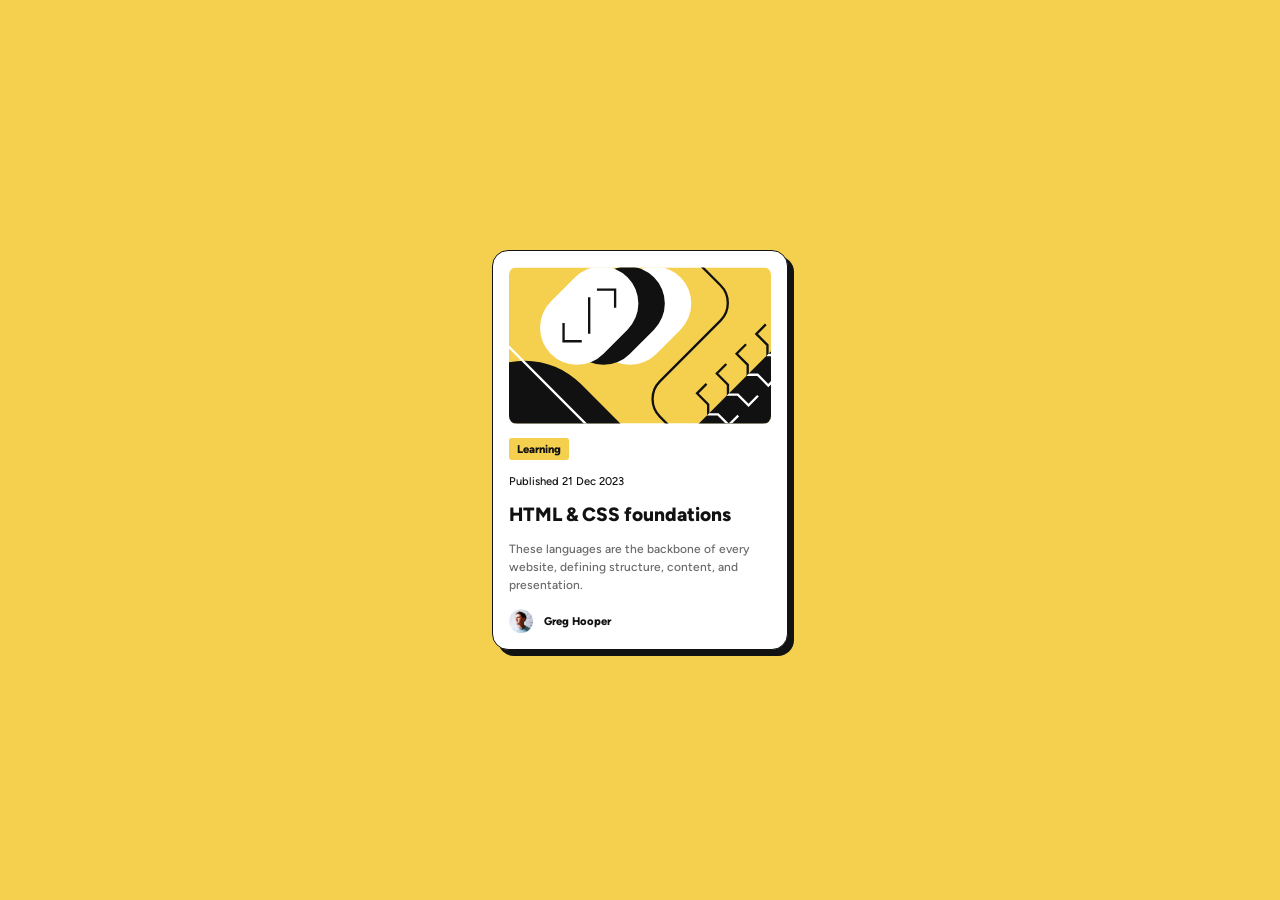
==== blog-preview-card-main/index.html @ a41ae993 "Initial commit" ====
<!DOCTYPE html>
<html lang="en">
<head>
  <meta charset="UTF-8">
  <meta name="viewport" content="width=device-width, initial-scale=1.0"> <!-- displays site properly based on user's device -->

  <link rel="icon" type="image/png" sizes="32x32" href="./assets/images/favicon-32x32.png">
  <link rel="stylesheet" href="style.css">
  <title>Blog preview card</title>

</head>
<body>
<!-- 
  Learning

  Published 21 Dec 2023

  HTML & CSS foundations

  These languages are the backbone of every website, defining structure, content, and presentation.

  Greg Hooper
  
  <div class="attribution">
    Challenge by <a href="https://www.frontendmentor.io?ref=challenge" target="_blank">Frontend Mentor</a>. 
    Coded by <a href="#">Your Name Here</a>.
  </div> -->

  <article class="card">
    <img src="assets/images/illustration-article.svg" alt="Article illustration" class="illustration">
    
    
    <span class="tag">Learning</span>
  
    <time class="published" datetime="2023-12-21">Published 21 Dec 2023</time>

    <h1>HTML &amp; CSS foundations</h1>

    <p>
      These languages are the backbone of every website, defining structure, content, and presentation.
    </p>

    <footer class="card-footer">
      <img src="assets/images/image-avatar.webp" alt="Author avatar" class="avatar">
      <span class="author">Greg Hooper</span>
    </footer>
  </article>


</body>
</html>
---- blog-preview-card-main/style.css ----
:root{
    --yellow: hsl(47, 88%, 63%);    
    --white: hsl(0, 0%, 100%);    
    --gray-500: hsl(0, 0%, 42%);    
    --gray-950: hsl(0, 0%, 7%);

    --link-color: hsl(228, 45%, 44%);

    --font-size-body: .75rem;
    --small-text: 0.7rem;

    --bold: 800;
    --normal: 500;
    --light: 300;
}

/* Variable Font Regular */
@font-face {
  font-family: 'Figtree';
  src: url('assets/fonts/Figtree-VariableFont_wght.ttf') format('truetype-variations');
  font-weight: 100 900; /* celý rozsah hmotnosti */
  font-style: normal;
  font-display: swap;
}

/* Variable Font Italic */
@font-face {
  font-family: 'Figtree';
  src: url('assets/fonts/Figtree-Italic-VariableFont_wght.ttf') format('truetype-variations');
  font-weight: 100 900;
  font-style: italic;
  font-display: swap;
}

/* Static ExtraBold */
@font-face {
  font-family: 'Figtree';
  src: url('assets/fonts/static/Figtree-ExtraBold.ttf') format('truetype');
  font-weight: var(--bold);
  font-style: normal;
  font-display: swap;
}

/* Static Medium */
@font-face {
  font-family: 'Figtree';
  src: url('assets/fonts/static/Figtree-Medium.ttf') format('truetype');
  font-weight: var(--normal);
  font-style: normal;
  font-display: swap;
}


.attribution { font-size: 11px; text-align: center; }
.attribution a { color: var(--link-color); }

*{
    margin: 0;
    padding: 0;
    box-sizing: border-box;
}

body{
    display: flex;
    justify-content: center;
    align-items: center;
    min-height: 100vh;
    background-color: var(--yellow);

    font: var(--normal) var(--font-size-body) "Figtree";
    font-style: normal;
    color: var(--gray-950);
}

.card{
    background-color: var(--white);
    width: 18.5rem;
    height: 25rem;
    padding: 1rem;
    border-radius: 1rem;
    border: 1px solid var(--gray-950);
    box-shadow: 6px 6px var(--gray-950);

    display: flex;
    flex-direction: column;
    justify-content: space-between;
    
}

.illustration{
    width: 100%;
    border-radius: .5rem;
}



.tag{
    display: inline-block;
    width: fit-content;
    background-color: var(--yellow);
    color: var(--gray-950);
    border-radius: .15rem;
    padding: .25rem .5rem;
    text-align: center;

    font-family: "Figtree";
    font-weight: var(--bold);
    font-style: normal;
    font-size: var(--small-text);
}


.published{
    display: block;
    font: var(--normal) var(--small-text) "Figtree";
}

h1 {
    color: var(--gray-950);
    font: var(--bold) 1.2rem "Figtree";
    cursor: pointer;
}

h1:hover{
    color: var(--yellow);
}

p{
    font: var(--normal) var(--font-size-body) "Figtree";
    color: var(--gray-500);
    line-height: 1.125rem;
}

footer{
    display: flex;
    justify-content: start;
    align-items: center;
    gap: var(--small-text);
}

.avatar{
    width: 1.5rem;
}

.author{
    font: var(--bold) var(--small-text) "Figtree";
    color: var(--gray-950);
}
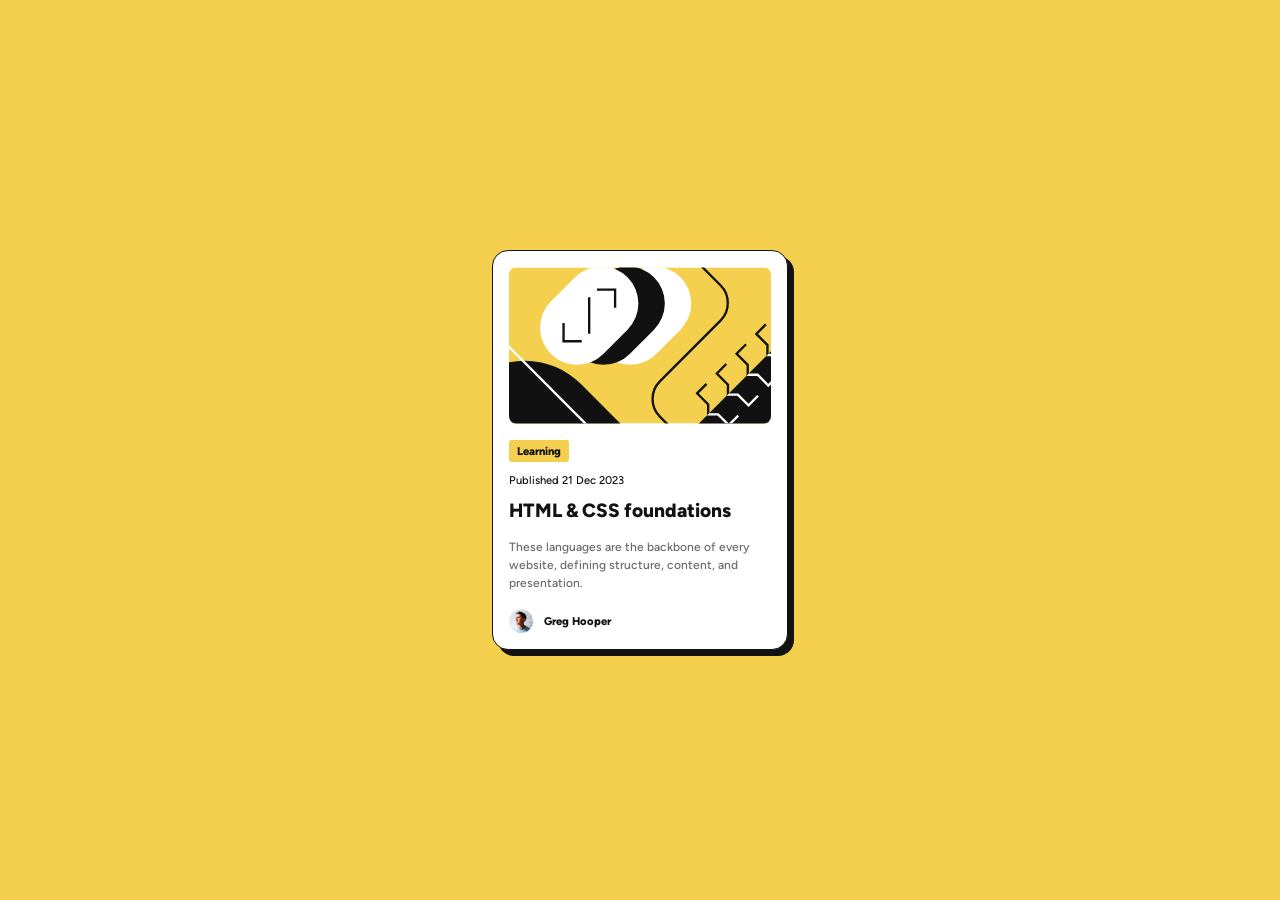
==== commit 3f4d7c28: "Finishing" ====
--- a/blog-preview-card-main/index.html
+++ b/blog-preview-card-main/index.html
@@ -29,12 +29,15 @@
   <article class="card">
     <img src="assets/images/illustration-article.svg" alt="Article illustration" class="illustration">
     
-    
-    <span class="tag">Learning</span>
+    <header>
+      <span class="tag">Learning</span>
+
+      <time class="published" datetime="2023-12-21">Published 21 Dec 2023</time>
+      
+      <h1 onclick="window.location.href='#'" role="link">HTML &amp; CSS foundations</h1>
+    </header>
   
-    <time class="published" datetime="2023-12-21">Published 21 Dec 2023</time>
 
-    <h1>HTML &amp; CSS foundations</h1>
 
     <p>
       These languages are the backbone of every website, defining structure, content, and presentation.
--- a/blog-preview-card-main/style.css
+++ b/blog-preview-card-main/style.css
@@ -84,7 +84,7 @@
     display: flex;
     flex-direction: column;
     justify-content: space-between;
-    
+
 }
 
 .illustration{
@@ -92,7 +92,12 @@
     border-radius: .5rem;
 }
 
-
+header{
+    display: flex;
+    flex-direction: column;
+    justify-content: space-around;
+    gap: .7rem;
+}
 
 .tag{
     display: inline-block;
@@ -119,6 +124,7 @@
     color: var(--gray-950);
     font: var(--bold) 1.2rem "Figtree";
     cursor: pointer;
+
 }
 
 h1:hover{
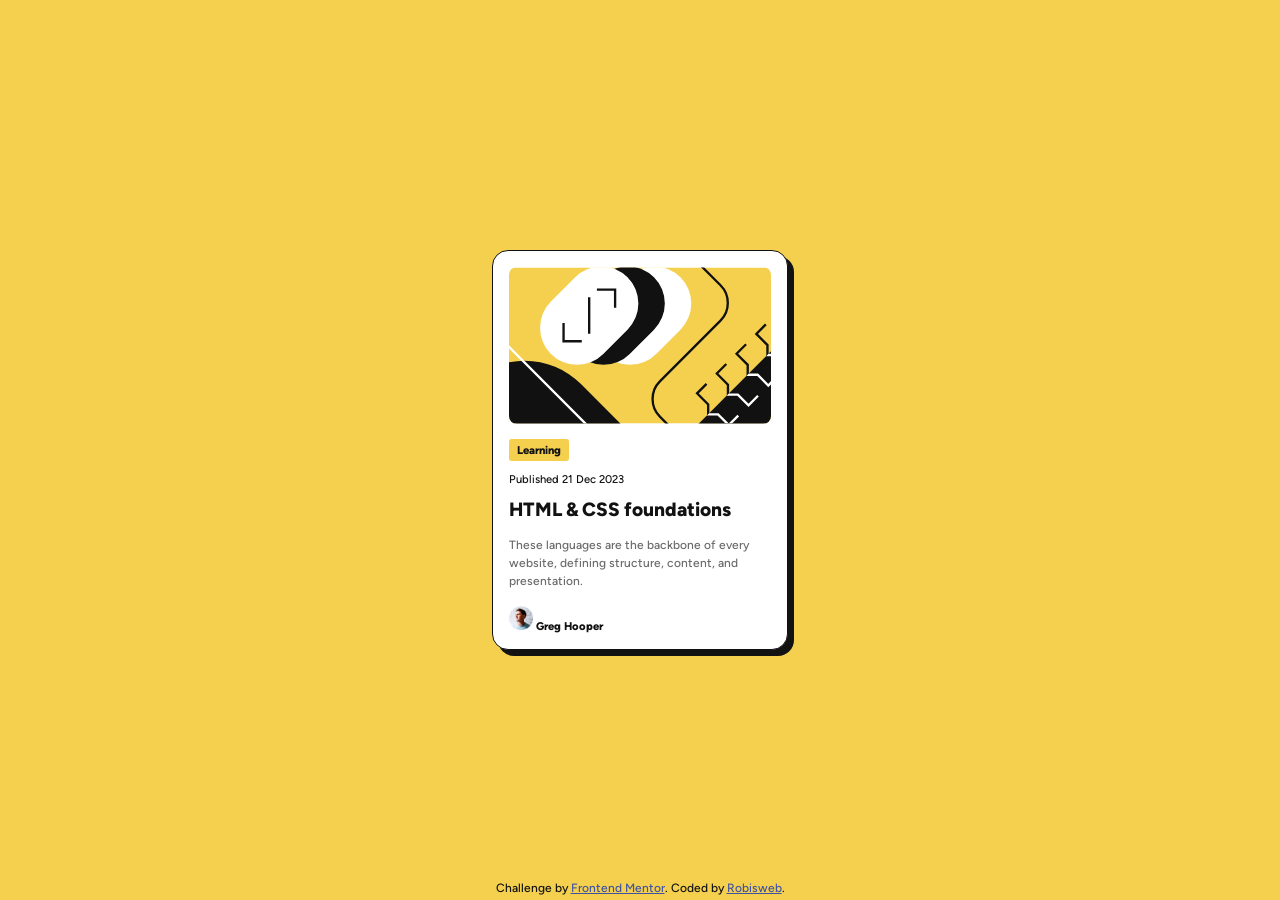
==== commit 10b25016: "Project Blog-Card final" ====
--- a/blog-preview-card-main/index.html
+++ b/blog-preview-card-main/index.html
@@ -10,22 +10,6 @@
 
 </head>
 <body>
-<!-- 
-  Learning
-
-  Published 21 Dec 2023
-
-  HTML & CSS foundations
-
-  These languages are the backbone of every website, defining structure, content, and presentation.
-
-  Greg Hooper
-  
-  <div class="attribution">
-    Challenge by <a href="https://www.frontendmentor.io?ref=challenge" target="_blank">Frontend Mentor</a>. 
-    Coded by <a href="#">Your Name Here</a>.
-  </div> -->
-
   <article class="card">
     <img src="assets/images/illustration-article.svg" alt="Article illustration" class="illustration">
     
@@ -49,6 +33,9 @@
     </footer>
   </article>
 
-
+  <footer class="attribution">
+    Challenge by <a href="https://www.frontendmentor.io?ref=challenge" target="_blank">Frontend Mentor</a>. 
+    Coded by <a href="https://github.com/robisweb">Robisweb</a>.
+  </footer>
 </body>
 </html>
--- a/blog-preview-card-main/style.css
+++ b/blog-preview-card-main/style.css
@@ -51,7 +51,12 @@
 }
 
 
-.attribution { font-size: 11px; text-align: center; }
+.attribution { 
+    font-size: .75rem; 
+    text-align: center; 
+    position: absolute;
+    bottom: 5px;
+}
 .attribution a { color: var(--link-color); }
 
 *{
@@ -137,7 +142,7 @@
     line-height: 1.125rem;
 }
 
-footer{
+footer .card-footer{
     display: flex;
     justify-content: start;
     align-items: center;
